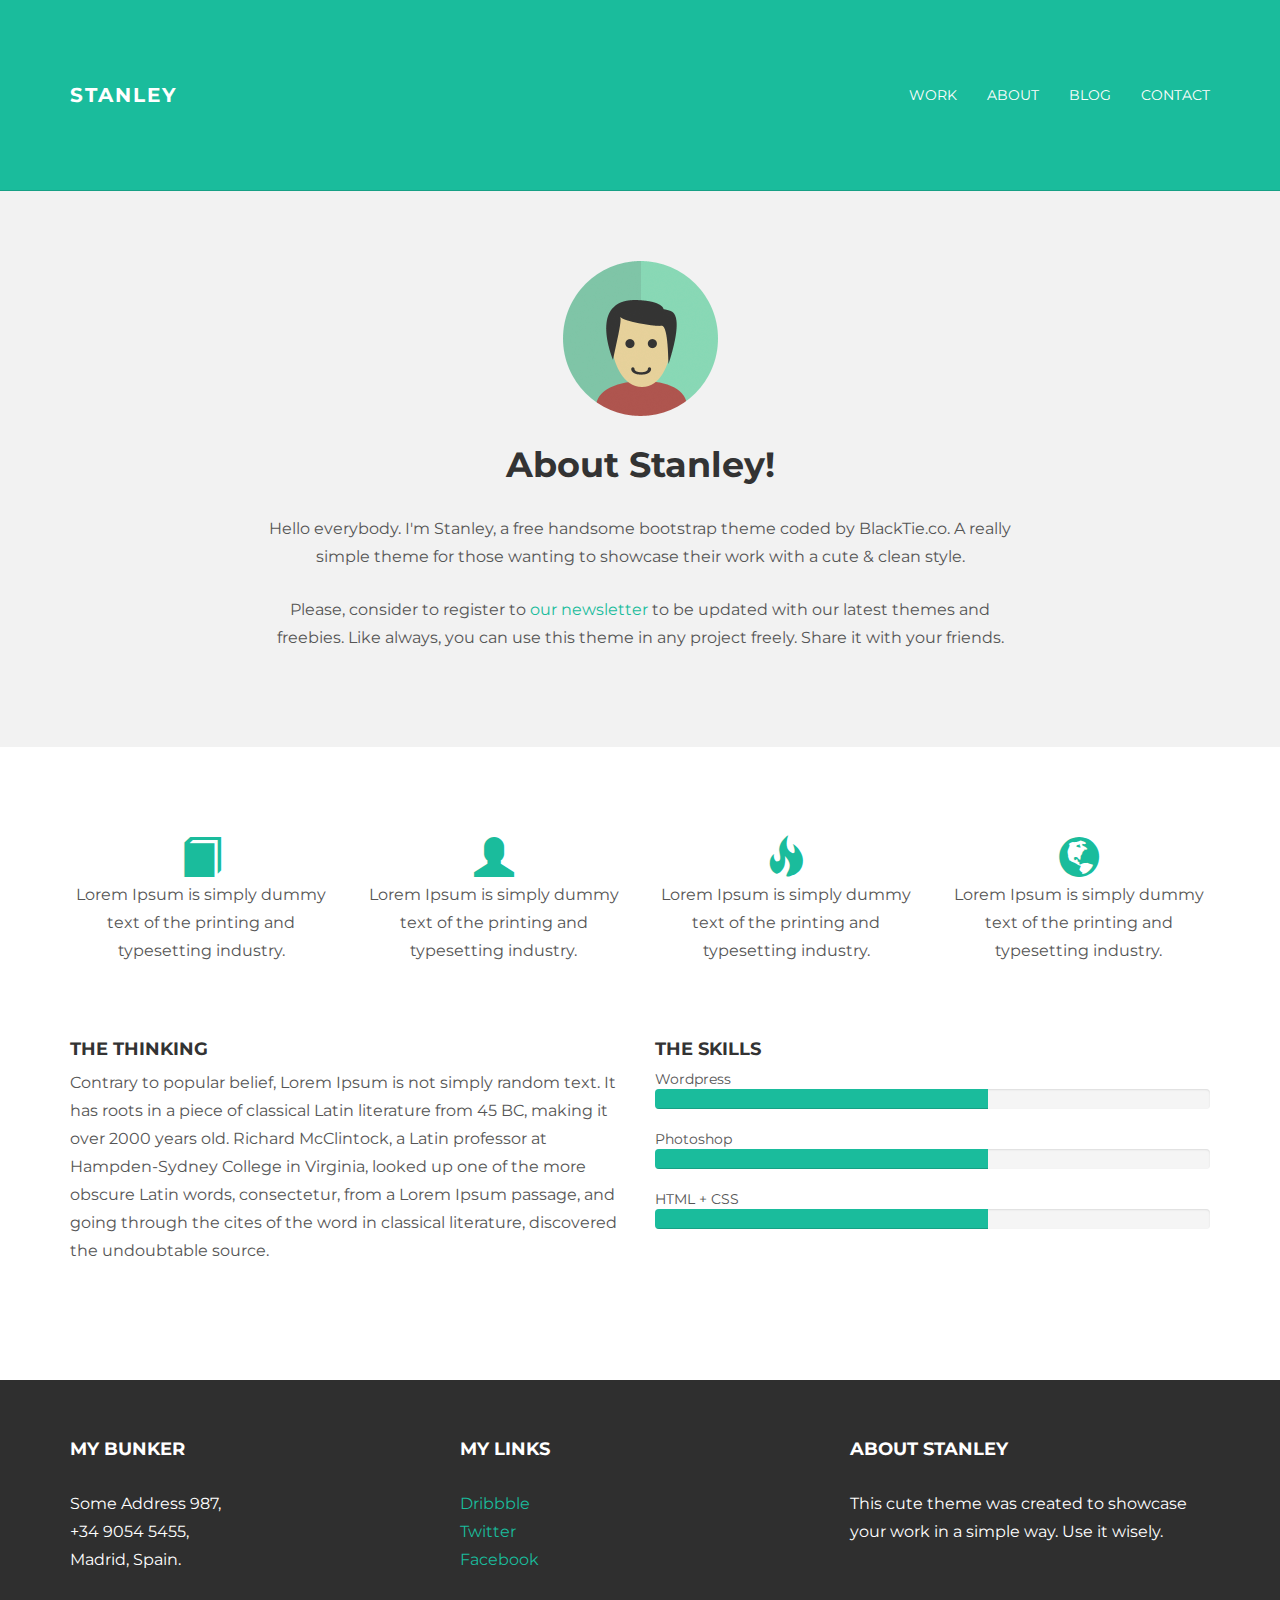
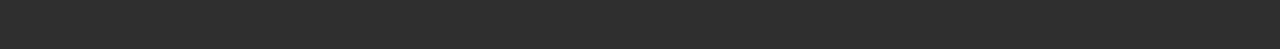
==== about.html @ c6ae73cc "upload theme" ====
<!DOCTYPE html>
<html lang="en">
  <head>
    <meta charset="utf-8">
    <meta http-equiv="X-UA-Compatible" content="IE=edge">
    <meta name="viewport" content="width=device-width, initial-scale=1.0">
    <meta name="description" content="">
    <meta name="author" content="">
    <link rel="shortcut icon" href="../../docs-assets/ico/favicon.png">

    <title>STANLEY - Free Bootstrap Theme </title>

    <!-- Bootstrap core CSS -->
    <link href="assets/css/bootstrap.css" rel="stylesheet">


    <!-- Custom styles for this template -->
    <link href="assets/css/main.css" rel="stylesheet">

    <script src="https://code.jquery.com/jquery-1.10.2.min.js"></script>

    <!-- HTML5 shim and Respond.js IE8 support of HTML5 elements and media queries -->
    <!--[if lt IE 9]>
      <script src="https://oss.maxcdn.com/libs/html5shiv/3.7.0/html5shiv.js"></script>
      <script src="https://oss.maxcdn.com/libs/respond.js/1.3.0/respond.min.js"></script>
    <![endif]-->
  </head>

  <body>

    <!-- Static navbar -->
    <div class="navbar navbar-inverse navbar-static-top">
      <div class="container">
        <div class="navbar-header">
          <button type="button" class="navbar-toggle" data-toggle="collapse" data-target=".navbar-collapse">
            <span class="icon-bar"></span>
            <span class="icon-bar"></span>
            <span class="icon-bar"></span>
          </button>
          <a class="navbar-brand" href="index.html">STANLEY</a>
        </div>
        <div class="navbar-collapse collapse">
          <ul class="nav navbar-nav navbar-right">
            <li><a href="work.html">Work</a></li>
            <li><a href="about.html">About</a></li>
            <li><a href="blog.html">Blog</a></li>
            <li><a href="contact.html">Contact</a></li>
          </ul>
        </div><!--/.nav-collapse -->
      </div>
    </div>

	<!-- +++++ Welcome Section +++++ -->
	<div id="ww">
	    <div class="container">
			<div class="row">
				<div class="col-lg-8 col-lg-offset-2 centered">
					<img src="assets/img/user.png" alt="Stanley">
					<h1>About Stanley!</h1>
					<p>Hello everybody. I'm Stanley, a free handsome bootstrap theme coded by BlackTie.co. A really simple theme for those wanting to showcase their work with a cute & clean style.</p>
					<p>Please, consider to register to <a href="http://eepurl.com/IcgkX">our newsletter</a> to be updated with our latest themes and freebies. Like always, you can use this theme in any project freely. Share it with your friends.</p>
				
				</div><!-- /col-lg-8 -->
			</div><!-- /row -->
	    </div> <!-- /container -->
	</div><!-- /ww -->
	
	
	<!-- +++++ Information Section +++++ -->
	
	<div class="container pt">
		<div class="row mt centered">	
			<div class="col-lg-3">
				<span class="glyphicon glyphicon-book"></span>
				<p>Lorem Ipsum is simply dummy text of the printing and typesetting industry.</p>
			</div>
			
			<div class="col-lg-3">
				<span class="glyphicon glyphicon-user"></span>
				<p>Lorem Ipsum is simply dummy text of the printing and typesetting industry.</p>
			</div>

			<div class="col-lg-3">
				<span class="glyphicon glyphicon-fire"></span>
				<p>Lorem Ipsum is simply dummy text of the printing and typesetting industry.</p>
			</div>

			<div class="col-lg-3">
				<span class="glyphicon glyphicon-globe"></span>
				<p>Lorem Ipsum is simply dummy text of the printing and typesetting industry.</p>
			</div>
		</div><!-- /row -->
		
		<div class="row mt">
			<div class="col-lg-6">
				<h4>THE THINKING</h4>
				<p>Contrary to popular belief, Lorem Ipsum is not simply random text. It has roots in a piece of classical Latin literature from 45 BC, making it over 2000 years old. Richard McClintock, a Latin professor at Hampden-Sydney College in Virginia, looked up one of the more obscure Latin words, consectetur, from a Lorem Ipsum passage, and going through the cites of the word in classical literature, discovered the undoubtable source.</p>
			</div><!-- /colg-lg-6 -->
			
			<div class="col-lg-6">
				<h4>THE SKILLS</h4>
				Wordpress
				<div class="progress">
					<div class="progress-bar progress-bar-theme" role="progressbar" aria-valuenow="60" aria-valuemin="0" aria-valuemax="100" style="width: 60%;">
						<span class="sr-only">60% Complete</span>
					</div>
				</div>

				Photoshop
				<div class="progress">
					<div class="progress-bar progress-bar-theme" role="progressbar" aria-valuenow="80" aria-valuemin="0" aria-valuemax="100" style="width: 60%;">
						<span class="sr-only">80% Complete</span>
					</div>
				</div>
				
				HTML + CSS
				<div class="progress">
					<div class="progress-bar progress-bar-theme" role="progressbar" aria-valuenow="95" aria-valuemin="0" aria-valuemax="100" style="width: 60%;">
						<span class="sr-only">95% Complete</span>
					</div>
				</div>

			</div><!-- /col-lg-6 -->
		</div><!-- /row -->
	</div><!-- /container -->
	
	
	<!-- +++++ Footer Section +++++ -->
	
	<div id="footer">
		<div class="container">
			<div class="row">
				<div class="col-lg-4">
					<h4>My Bunker</h4>
					<p>
						Some Address 987,<br/>
						+34 9054 5455, <br/>
						Madrid, Spain.
					</p>
				</div><!-- /col-lg-4 -->
				
				<div class="col-lg-4">
					<h4>My Links</h4>
					<p>
						<a href="#">Dribbble</a><br/>
						<a href="#">Twitter</a><br/>
						<a href="#">Facebook</a>
					</p>
				</div><!-- /col-lg-4 -->
				
				<div class="col-lg-4">
					<h4>About Stanley</h4>
					<p>This cute theme was created to showcase your work in a simple way. Use it wisely.</p>
				</div><!-- /col-lg-4 -->
			
			</div>
		
		</div>
	</div>
	

    <!-- Bootstrap core JavaScript
    ================================================== -->
    <!-- Placed at the end of the document so the pages load faster -->
    <script src="assets/js/bootstrap.min.js"></script>
  </body>
</html>
---- assets/css/main.css ----
/*
 * Author: Carlos Alvarez
 * URL: http://alvarez.is
 *
 * Project Name: STANLEY - Free Bootstrap 3 Theme
 * Version: 1.0
 * URL: http://blacktie.co
 */

@import url(http://fonts.googleapis.com/css?family=Montserrat:400,700);

body {
  	background-color: #ffffff;
  	font-family: 'Montserrat', sans-serif;
    font-weight: 400;
    font-size: 14px;
    color: #555;

    -webkit-font-smoothing: antialiased;
    -webkit-overflow-scrolling: touch;
}

/* Titles */
h1, h2, h3, h4, h5, h6 {
	font-family: 'Montserrat', sans-serif;
    font-weight: 700;
    color: #333;
}

h1 {
	font-size: 35px;
	margin-top: 30px;
	margin-bottom: 30px;
}



/* Paragraph & Typographic */
p {
    line-height: 28px;
    margin-bottom: 25px;
    font-size: 16px;
}

.centered {
    text-align: center;
}

/* Links */
a {
    color: #1abc9c;
    word-wrap: break-word;

    -webkit-transition: color 0.1s ease-in, background 0.1s ease-in;
    -moz-transition: color 0.1s ease-in, background 0.1s ease-in;
    -ms-transition: color 0.1s ease-in, background 0.1s ease-in;
    -o-transition: color 0.1s ease-in, background 0.1s ease-in;
    transition: color 0.1s ease-in, background 0.1s ease-in;
}

a:hover,
a:focus {
    color: #7b7b7b;
    text-decoration: none;
    outline: 0;
}

a:before,
a:after {
    -webkit-transition: color 0.1s ease-in, background 0.1s ease-in;
    -moz-transition: color 0.1s ease-in, background 0.1s ease-in;
    -ms-transition: color 0.1s ease-in, background 0.1s ease-in;
    -o-transition: color 0.1s ease-in, background 0.1s ease-in;
    transition: color 0.1s ease-in, background 0.1s ease-in;
}

 hr {
    display: block;
    height: 1px;
    border: 0;
    border-top: 1px solid #ccc;
    margin: 1em 0;
    padding: 0;
}


.navbar {
	text-transform: uppercase;
	margin-bottom: 0px;
}

.navbar-inverse {
	padding-bottom: 70px;
	padding-top: 70px;
}

.navbar-inverse {
	background-color: #1abc9c;
	border-color: #16a085;
}

.navbar-inverse .navbar-nav > li > a {
	color: white;
}

.navbar-inverse .navbar-nav > li > a:hover {
	color: #222222;
}

.navbar-brand {
	font-weight: 700;
	font-size: 20px;
	letter-spacing: 2px;
}

.navbar-inverse .navbar-brand {
	color: white;
}

.navbar-inverse .navbar-toggle {
	border-color: transparent;
}

.progress-bar-theme {
  background-color: #1abc9c;
}


/* Helpers */

.mt {
	margin-top: 40px;
	margin-bottom: 40px;
}

.pt {
	padding-top: 50px;
	padding-bottom: 50px;
}


/* +++++ WRAP SECTIONS +++++ */

#ww {
	padding-top: 70px;
	padding-bottom: 70px;
	background-color: #f2f2f2;
}


#footer {
	background-color: #2f2f2f;
	padding-top: 50px;
	padding-bottom: 50px; 
}

#footer p {
	color: white;
}

#footer h4 {
	color: white;
	text-transform: uppercase;
	padding-bottom: 20px;
}


/* +++++ Color Wraps / Blog Page +++++ */

#grey {
	padding-top: 60px;
	padding-bottom: 60px;
	background-color: #f2f2f2;
}

#white {
	padding-top: 60px;
	padding-bottom: 60px;
	background-color: #ffffff;
}



/* Blog Date*/
bd {
	font-size: 12px;
	text-transform: uppercase;
	color: #d2d2d2;
	font-weight: 700;
}

/* Blog Author*/
ba {
	font-size: 12px;
	text-transform: uppercase;
}

/* Blog Quote */
.bq {
	font-size: 22px;
	padding-top: 30px;
}

/* Blog Tags */
bt {
	font-size: 12px;
}

/* ================== PORTFOLIO IMAGES HOVER EFFECT ================== */
/* Effects also are controled by hover.zoom.js */
.zoom { 
    display:block; 
    position:relative; 
    overflow:hidden; 
    background:transparent url(../img/loader.gif) no-repeat center;
}


    .zoomOverlay {
        position:absolute;
        top:0; left:0;
        bottom:0; right:0;
        display:none;
        background-image:url(../img/zoom.png);
        background-repeat:no-repeat;
        background-position:center;
    }

.zoom2 {
	opacity: 1;
}

.zoom2:hover {
	opacity: 0.5;
}

/* glyphicon Configuration */

.glyphicon {
	font-size: 40px;
	color: #1abc9c;
}
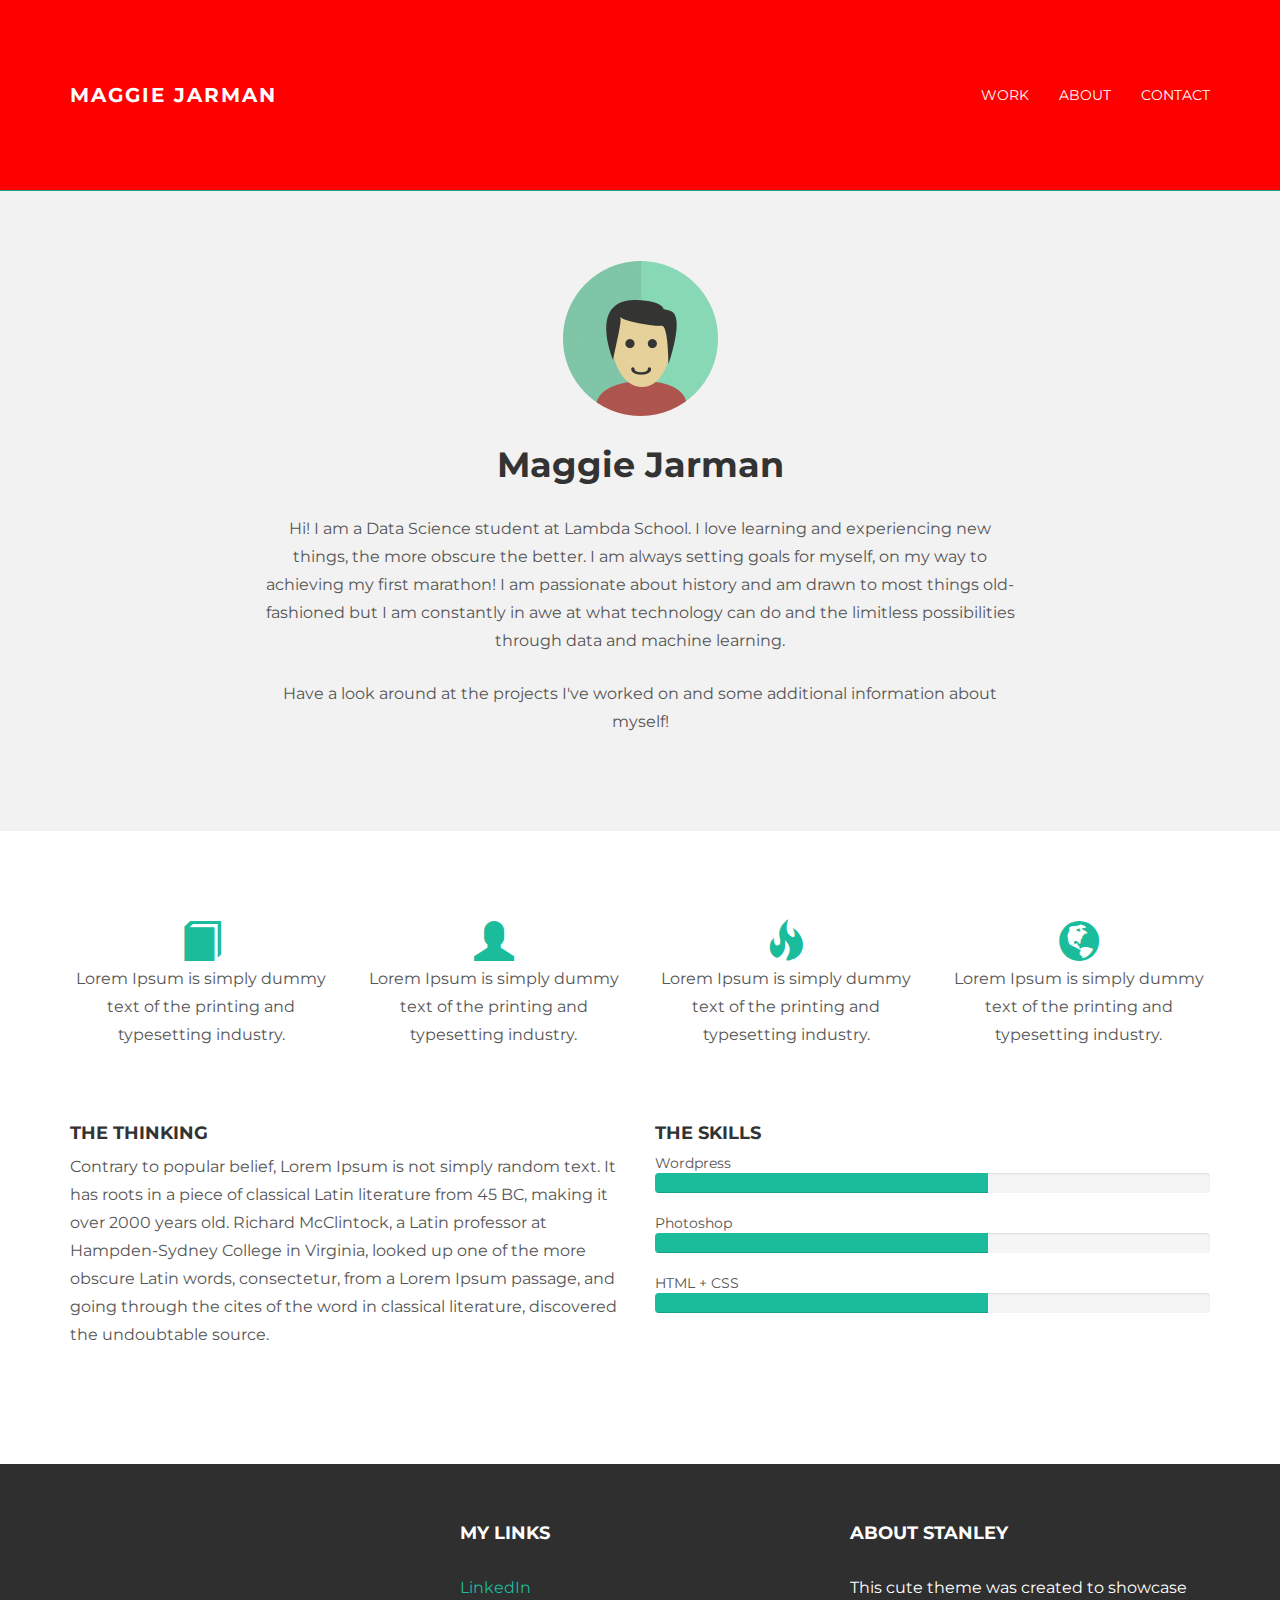
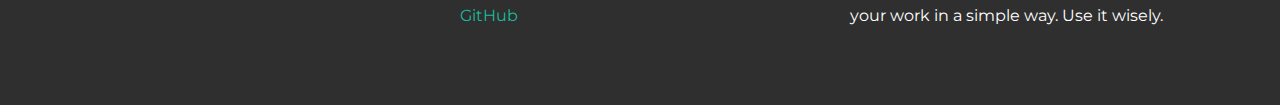
==== commit 56ac2c5b: "portfolio updates" ====
--- a/about.html
+++ b/about.html
@@ -8,7 +8,7 @@
     <meta name="author" content="">
     <link rel="shortcut icon" href="../../docs-assets/ico/favicon.png">
 
-    <title>STANLEY - Free Bootstrap Theme </title>
+    <title>Maggie Jarman </title>
 
     <!-- Bootstrap core CSS -->
     <link href="assets/css/bootstrap.css" rel="stylesheet">
@@ -37,13 +37,12 @@
             <span class="icon-bar"></span>
             <span class="icon-bar"></span>
           </button>
-          <a class="navbar-brand" href="index.html">STANLEY</a>
+          <a class="navbar-brand" href="index.html">MAGGIE JARMAN</a>
         </div>
         <div class="navbar-collapse collapse">
           <ul class="nav navbar-nav navbar-right">
             <li><a href="work.html">Work</a></li>
             <li><a href="about.html">About</a></li>
-            <li><a href="blog.html">Blog</a></li>
             <li><a href="contact.html">Contact</a></li>
           </ul>
         </div><!--/.nav-collapse -->
@@ -56,25 +55,31 @@
 			<div class="row">
 				<div class="col-lg-8 col-lg-offset-2 centered">
 					<img src="assets/img/user.png" alt="Stanley">
-					<h1>About Stanley!</h1>
-					<p>Hello everybody. I'm Stanley, a free handsome bootstrap theme coded by BlackTie.co. A really simple theme for those wanting to showcase their work with a cute & clean style.</p>
-					<p>Please, consider to register to <a href="http://eepurl.com/IcgkX">our newsletter</a> to be updated with our latest themes and freebies. Like always, you can use this theme in any project freely. Share it with your friends.</p>
-				
+					<h1>Maggie Jarman</h1>
+					<p>Hi! I am a Data Science student at Lambda School. I love learning
+            and experiencing new things, the more obscure the better. I am always
+            setting goals for myself, on my way to achieving my first marathon!
+          I am passionate about history and am drawn to most things old-fashioned
+          but I am constantly in awe at what technology can do and the limitless
+          possibilities through data and machine learning.</p>
+					<p>Have a look around at the projects I've worked on and some additional
+            information about myself!</p>
+
 				</div><!-- /col-lg-8 -->
 			</div><!-- /row -->
 	    </div> <!-- /container -->
 	</div><!-- /ww -->
-	
-	
+
+
 	<!-- +++++ Information Section +++++ -->
-	
+
 	<div class="container pt">
-		<div class="row mt centered">	
+		<div class="row mt centered">
 			<div class="col-lg-3">
 				<span class="glyphicon glyphicon-book"></span>
 				<p>Lorem Ipsum is simply dummy text of the printing and typesetting industry.</p>
 			</div>
-			
+
 			<div class="col-lg-3">
 				<span class="glyphicon glyphicon-user"></span>
 				<p>Lorem Ipsum is simply dummy text of the printing and typesetting industry.</p>
@@ -90,13 +95,13 @@
 				<p>Lorem Ipsum is simply dummy text of the printing and typesetting industry.</p>
 			</div>
 		</div><!-- /row -->
-		
+
 		<div class="row mt">
 			<div class="col-lg-6">
 				<h4>THE THINKING</h4>
 				<p>Contrary to popular belief, Lorem Ipsum is not simply random text. It has roots in a piece of classical Latin literature from 45 BC, making it over 2000 years old. Richard McClintock, a Latin professor at Hampden-Sydney College in Virginia, looked up one of the more obscure Latin words, consectetur, from a Lorem Ipsum passage, and going through the cites of the word in classical literature, discovered the undoubtable source.</p>
 			</div><!-- /colg-lg-6 -->
-			
+
 			<div class="col-lg-6">
 				<h4>THE SKILLS</h4>
 				Wordpress
@@ -112,7 +117,7 @@
 						<span class="sr-only">80% Complete</span>
 					</div>
 				</div>
-				
+
 				HTML + CSS
 				<div class="progress">
 					<div class="progress-bar progress-bar-theme" role="progressbar" aria-valuenow="95" aria-valuemin="0" aria-valuemax="100" style="width: 60%;">
@@ -123,41 +128,41 @@
 			</div><!-- /col-lg-6 -->
 		</div><!-- /row -->
 	</div><!-- /container -->
-	
-	
+
+
 	<!-- +++++ Footer Section +++++ -->
-	
+
 	<div id="footer">
 		<div class="container">
 			<div class="row">
 				<div class="col-lg-4">
-					<h4>My Bunker</h4>
+					<!-- <h4>My Bunker</h4>
 					<p>
 						Some Address 987,<br/>
 						+34 9054 5455, <br/>
 						Madrid, Spain.
-					</p>
+					</p> -->
 				</div><!-- /col-lg-4 -->
-				
+
 				<div class="col-lg-4">
 					<h4>My Links</h4>
 					<p>
-						<a href="#">Dribbble</a><br/>
-						<a href="#">Twitter</a><br/>
-						<a href="#">Facebook</a>
+						<a href="#">LinkedIn</a><br/>
+						<a href="#">GitHub</a><br/>
+						 <!-- <a href="#">Facebook</a> -->
 					</p>
 				</div><!-- /col-lg-4 -->
-				
+
 				<div class="col-lg-4">
 					<h4>About Stanley</h4>
 					<p>This cute theme was created to showcase your work in a simple way. Use it wisely.</p>
 				</div><!-- /col-lg-4 -->
-			
+
 			</div>
-		
+
 		</div>
 	</div>
-	
+
 
     <!-- Bootstrap core JavaScript
     ================================================== -->
--- a/assets/css/main.css
+++ b/assets/css/main.css
@@ -95,7 +95,7 @@
 }
 
 .navbar-inverse {
-	background-color: #1abc9c;
+	background-color: red;
 	border-color: #16a085;
 }
 
@@ -151,7 +151,7 @@
 #footer {
 	background-color: #2f2f2f;
 	padding-top: 50px;
-	padding-bottom: 50px; 
+	padding-bottom: 50px;
 }
 
 #footer p {
@@ -208,10 +208,10 @@
 
 /* ================== PORTFOLIO IMAGES HOVER EFFECT ================== */
 /* Effects also are controled by hover.zoom.js */
-.zoom { 
-    display:block; 
-    position:relative; 
-    overflow:hidden; 
+.zoom {
+    display:block;
+    position:relative;
+    overflow:hidden;
     background:transparent url(../img/loader.gif) no-repeat center;
 }
 
@@ -239,4 +239,4 @@
 .glyphicon {
 	font-size: 40px;
 	color: #1abc9c;
-}+}
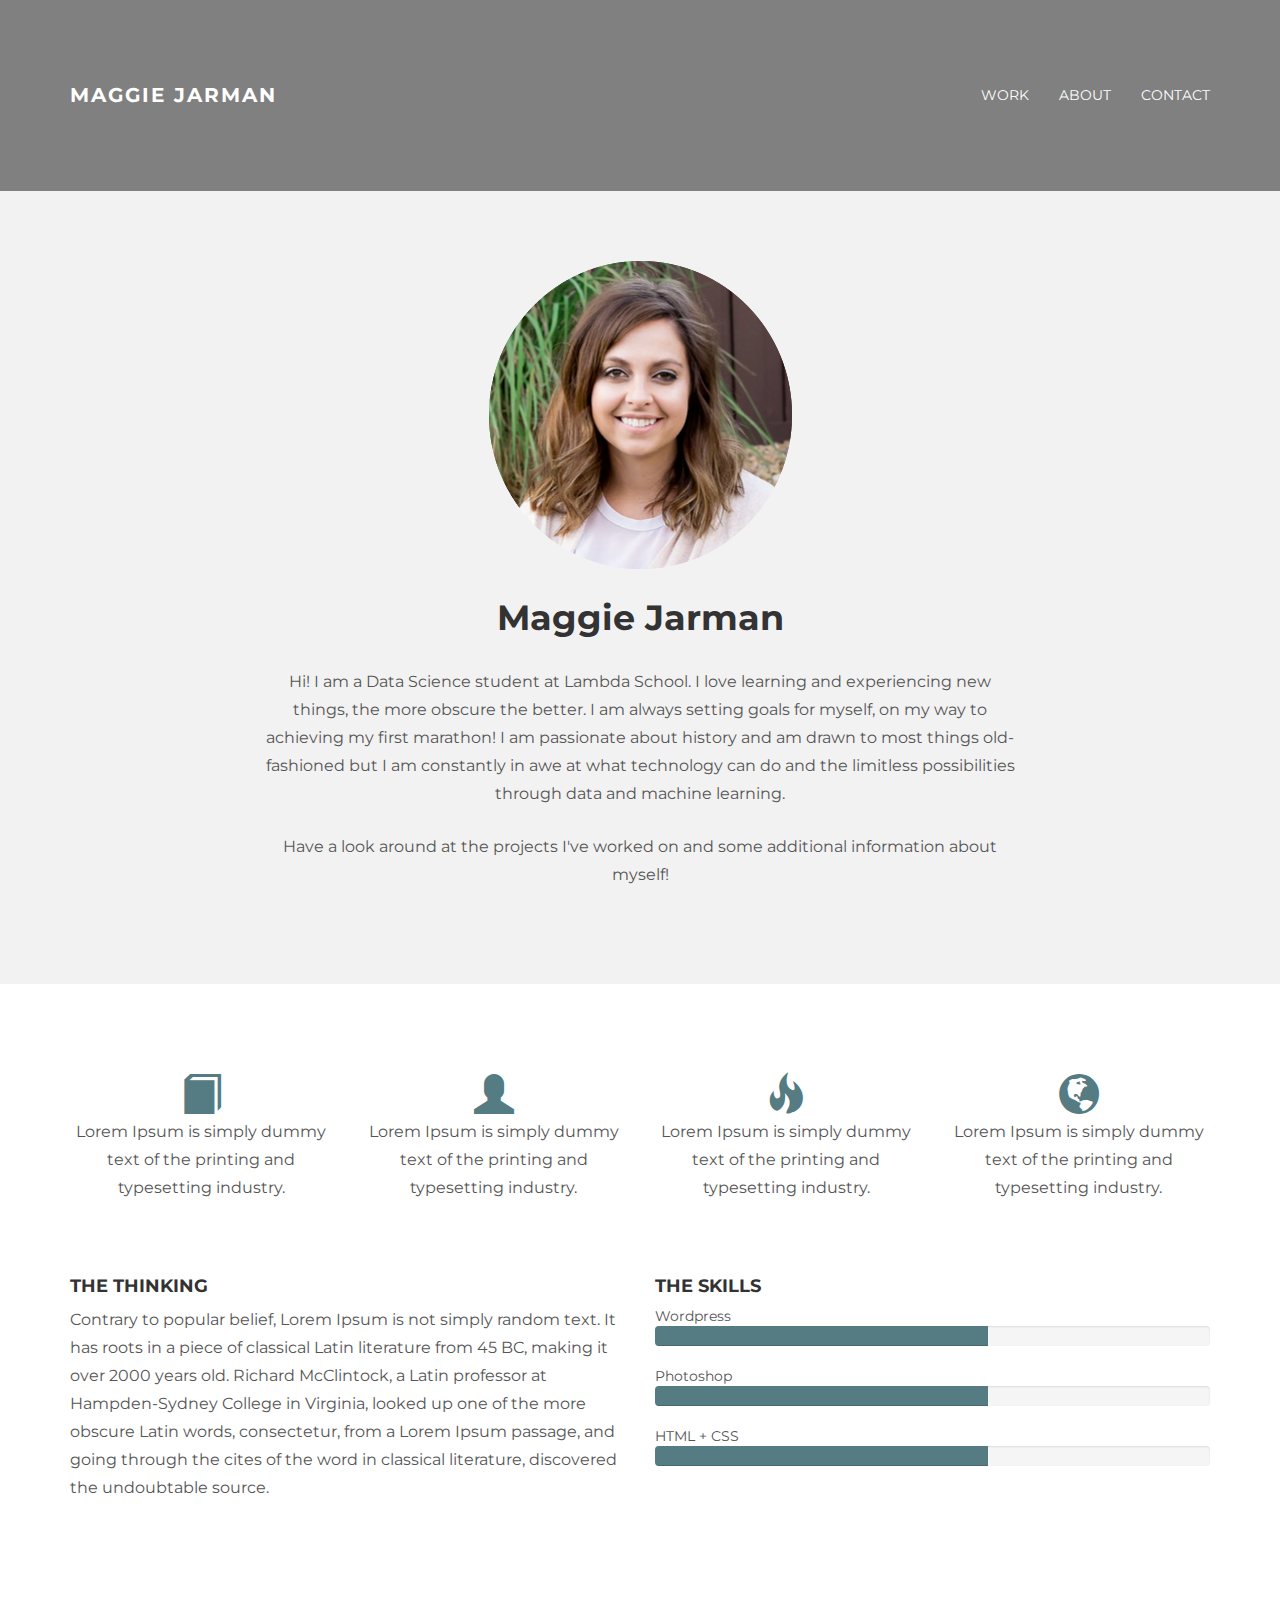
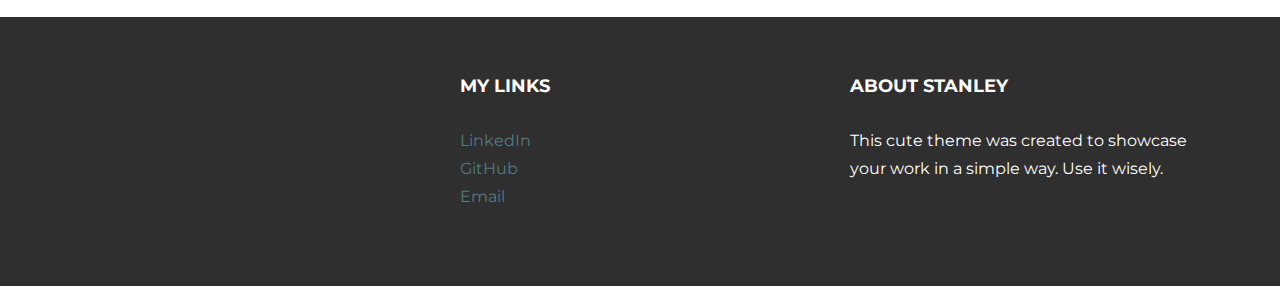
==== commit 2ad2c83d: "updates" ====
--- a/about.html
+++ b/about.html
@@ -54,7 +54,7 @@
 	    <div class="container">
 			<div class="row">
 				<div class="col-lg-8 col-lg-offset-2 centered">
-					<img src="assets/img/user.png" alt="Stanley">
+					<img src="assets/img/me.png" alt="Maggie">
 					<h1>Maggie Jarman</h1>
 					<p>Hi! I am a Data Science student at Lambda School. I love learning
             and experiencing new things, the more obscure the better. I am always
@@ -147,9 +147,9 @@
 				<div class="col-lg-4">
 					<h4>My Links</h4>
 					<p>
-						<a href="#">LinkedIn</a><br/>
-						<a href="#">GitHub</a><br/>
-						 <!-- <a href="#">Facebook</a> -->
+            <a href="https://www.linkedin.com/in/maggie-jarman/">LinkedIn</a><br/>
+						<a href="https://github.com/mljarman">GitHub</a><br/>
+            <a href="maggiejarman2@gmail.com">Email</a><br/>
 					</p>
 				</div><!-- /col-lg-4 -->
 
--- a/assets/css/main.css
+++ b/assets/css/main.css
@@ -48,7 +48,7 @@
 
 /* Links */
 a {
-    color: #1abc9c;
+    color: #557b83;
     word-wrap: break-word;
 
     -webkit-transition: color 0.1s ease-in, background 0.1s ease-in;
@@ -95,8 +95,9 @@
 }
 
 .navbar-inverse {
-	background-color: red;
-	border-color: #16a085;
+	background-color: grey;
+	border-color: grey;
+
 }
 
 .navbar-inverse .navbar-nav > li > a {
@@ -122,7 +123,7 @@
 }
 
 .progress-bar-theme {
-  background-color: #1abc9c;
+  background-color: #557b83;
 }
 
 
@@ -238,5 +239,5 @@
 
 .glyphicon {
 	font-size: 40px;
-	color: #1abc9c;
-}
+	color: #557b83;
+}
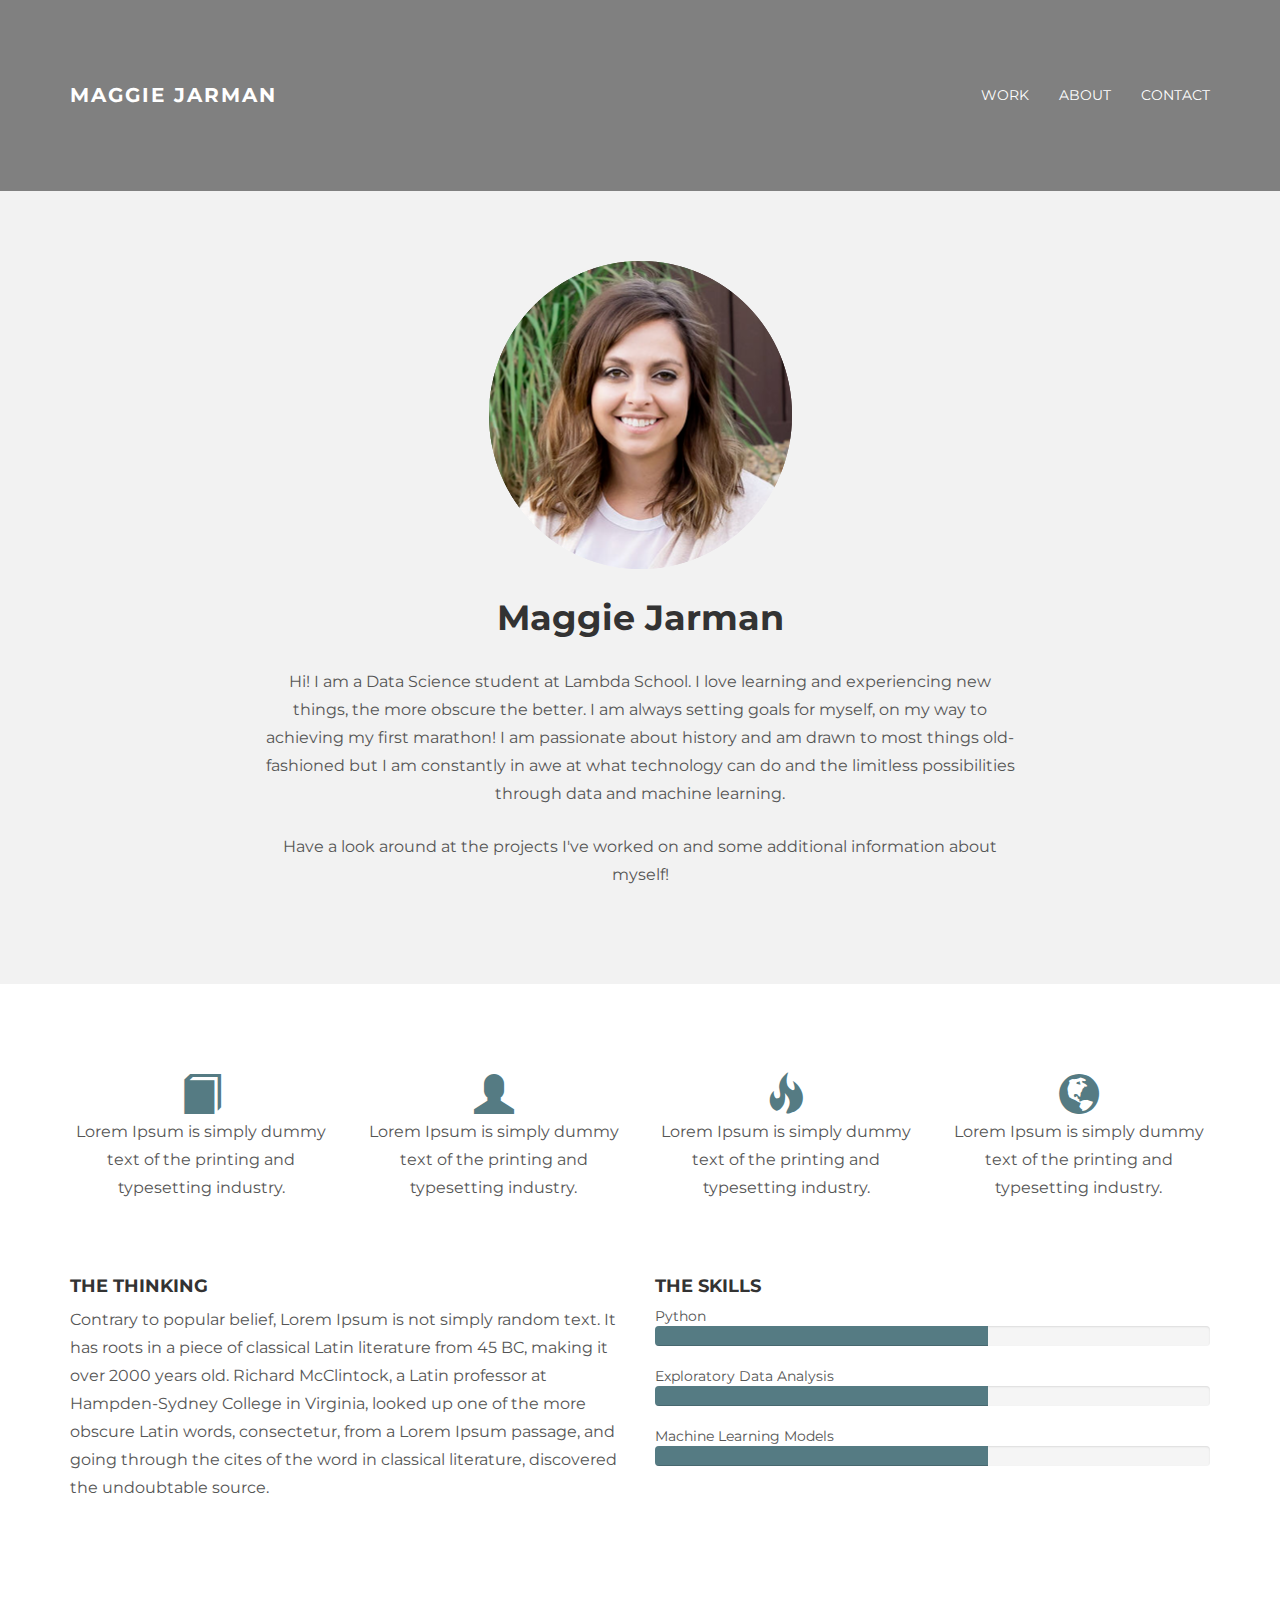
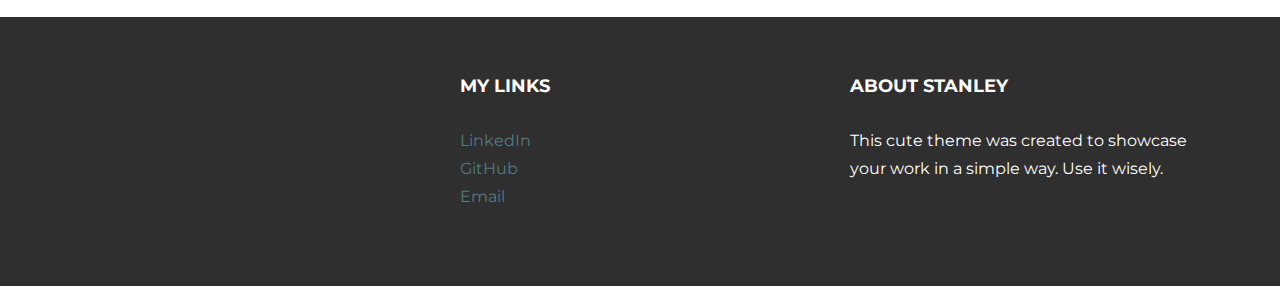
==== commit 073b0c01: "contact updates" ====
--- a/about.html
+++ b/about.html
@@ -104,21 +104,21 @@
 
 			<div class="col-lg-6">
 				<h4>THE SKILLS</h4>
-				Wordpress
+				Python
 				<div class="progress">
-					<div class="progress-bar progress-bar-theme" role="progressbar" aria-valuenow="60" aria-valuemin="0" aria-valuemax="100" style="width: 60%;">
+					<div class="progress-bar progress-bar-theme" role="progressbar" aria-valuenow="100" aria-valuemin="0" aria-valuemax="100" style="width: 60%;">
 						<span class="sr-only">60% Complete</span>
 					</div>
 				</div>
 
-				Photoshop
+				Exploratory Data Analysis
 				<div class="progress">
 					<div class="progress-bar progress-bar-theme" role="progressbar" aria-valuenow="80" aria-valuemin="0" aria-valuemax="100" style="width: 60%;">
 						<span class="sr-only">80% Complete</span>
 					</div>
 				</div>
 
-				HTML + CSS
+				Machine Learning Models
 				<div class="progress">
 					<div class="progress-bar progress-bar-theme" role="progressbar" aria-valuenow="95" aria-valuemin="0" aria-valuemax="100" style="width: 60%;">
 						<span class="sr-only">95% Complete</span>
